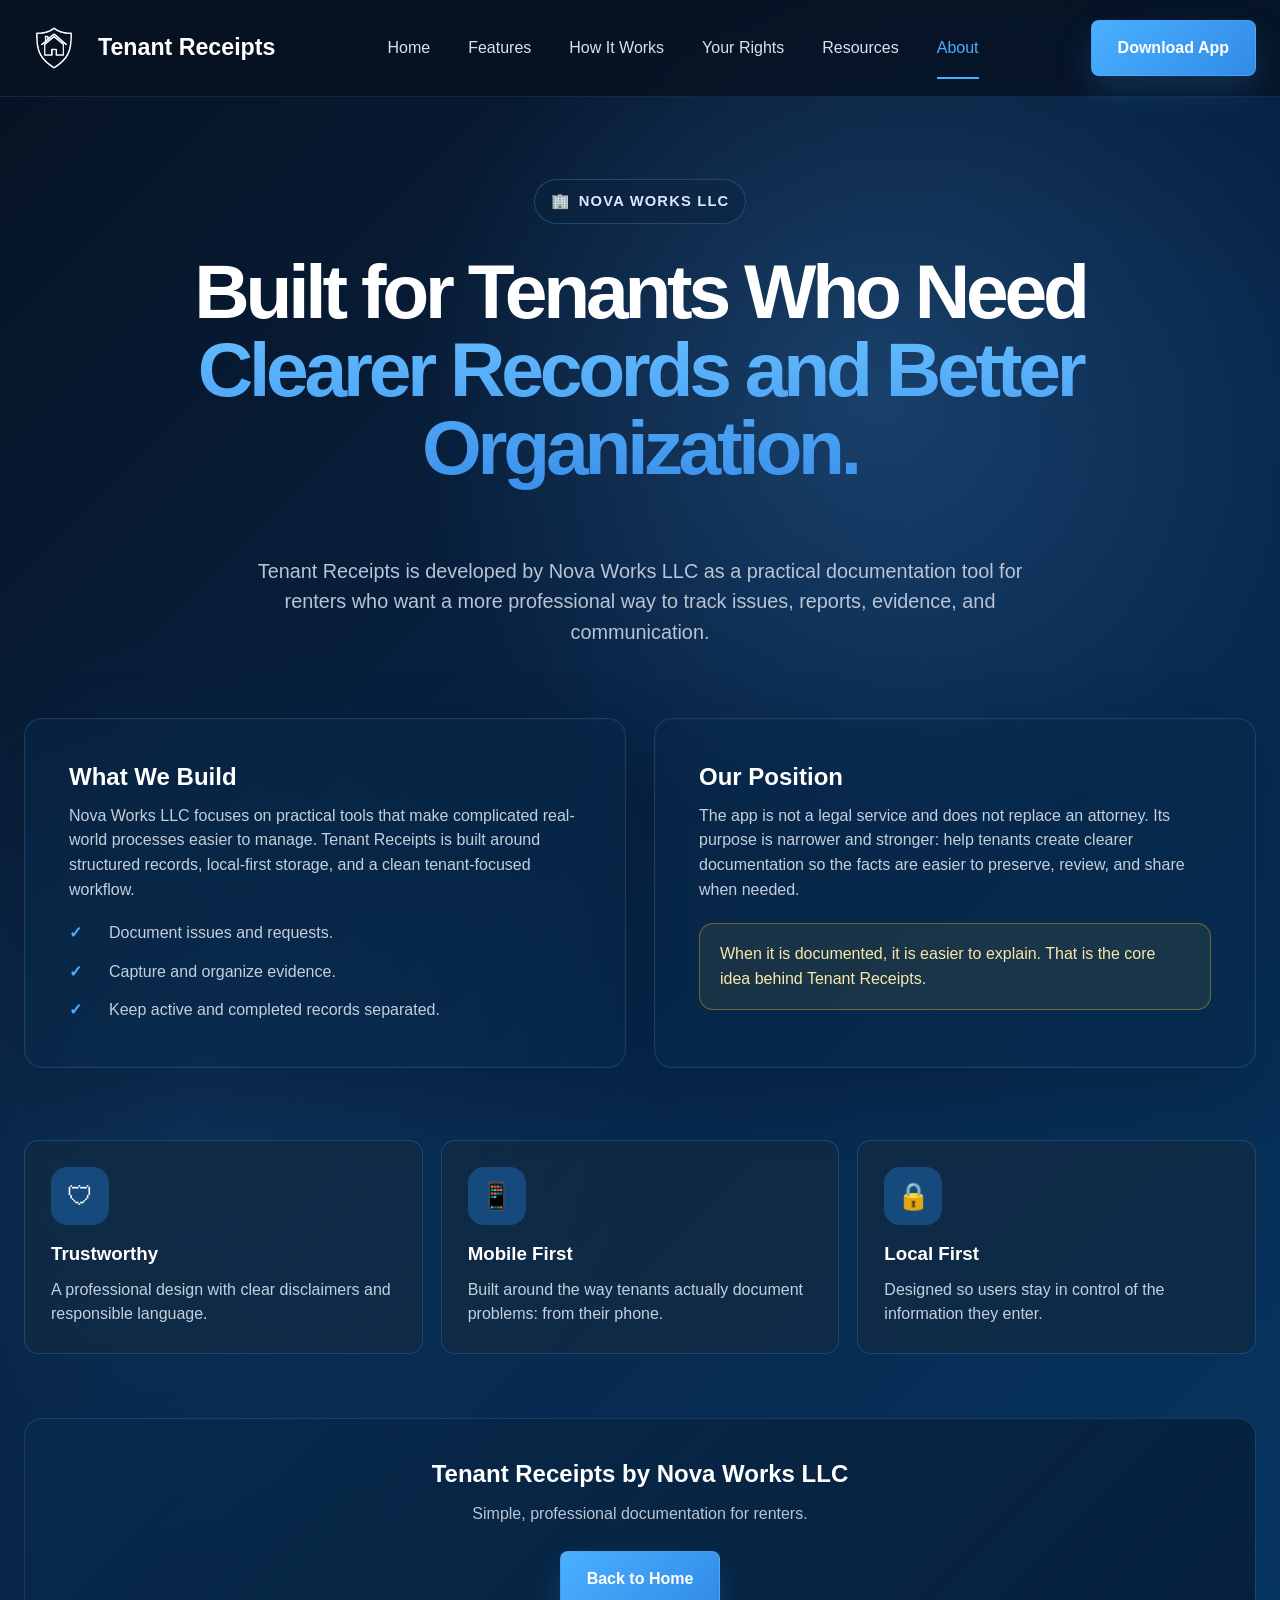
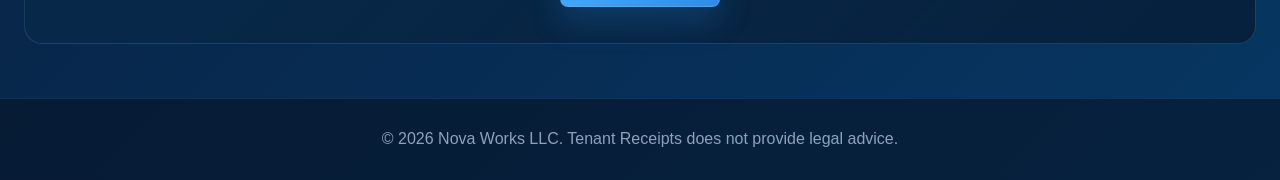
==== about.html @ 83190b12 "0002" ====
<!DOCTYPE html>
<html lang="en">
<head>
  <meta charset="UTF-8" />
  <meta name="viewport" content="width=device-width, initial-scale=1.0" />
  <title>About | Tenant Receipts</title>
  <style>
    :root {
      --bg-deep: #0a1628;
      --bg-main: #0b3159;
      --bg-card: rgba(18, 43, 66, 0.76);
      --bg-card-strong: rgba(10, 35, 62, 0.92);
      --line: rgba(70, 144, 214, 0.34);
      --line-strong: rgba(82, 170, 248, 0.55);
      --blue: #4690d6;
      --blue-bright: #4ab0ff;
      --white: #ffffff;
      --muted: #b9c4d4;
      --soft: #dce9f8;
      --green: #39d17c;
      --gold: #ffc928;
    }

    * { margin: 0; padding: 0; box-sizing: border-box; }

    body {
      min-height: 100vh;
      font-family: -apple-system, BlinkMacSystemFont, "Segoe UI", Roboto, Oxygen, Ubuntu, Cantarell, sans-serif;
      color: var(--soft);
      background:
        radial-gradient(circle at 68% 22%, rgba(70,144,214,.28), transparent 28%),
        radial-gradient(circle at 15% 62%, rgba(42,122,194,.15), transparent 30%),
        linear-gradient(135deg, #071222 0%, #08264a 52%, #063763 100%);
      line-height: 1.55;
      overflow-x: hidden;
    }

    a { color: inherit; text-decoration: none; }

    header {
      position: sticky;
      top: 0;
      z-index: 10;
      background: rgba(7, 18, 34, .82);
      border-bottom: 1px solid rgba(70, 144, 214, .18);
      backdrop-filter: blur(14px);
    }

    nav {
      width: min(1440px, calc(100% - 48px));
      margin: 0 auto;
      height: 96px;
      display: flex;
      align-items: center;
      justify-content: space-between;
      gap: 32px;
    }

    .brand {
      display: flex;
      align-items: center;
      gap: 14px;
      font-weight: 800;
      font-size: 1.45rem;
      color: var(--white);
      white-space: nowrap;
    }

    .brand svg { width: 48px; height: 48px; }

    .nav-links {
      display: flex;
      align-items: center;
      justify-content: center;
      gap: clamp(18px, 3vw, 38px);
      list-style: none;
      color: #d7e2ef;
      font-weight: 500;
    }

    .nav-links a {
      padding: 34px 0 21px;
      border-bottom: 2px solid transparent;
      transition: .2s ease;
    }

    .nav-links a:hover,
    .nav-links a.active {
      color: var(--blue-bright);
      border-bottom-color: var(--blue-bright);
    }

    .btn {
      display: inline-flex;
      align-items: center;
      justify-content: center;
      gap: 10px;
      min-height: 56px;
      padding: 0 26px;
      border-radius: 8px;
      border: 1px solid var(--line-strong);
      font-weight: 750;
      transition: .2s ease;
      cursor: pointer;
    }

    .btn-primary {
      color: var(--white);
      background: linear-gradient(135deg, #4ab0ff, #318be6);
      box-shadow: 0 16px 32px rgba(42, 140, 231, .22);
    }

    .btn-secondary {
      color: var(--blue-bright);
      background: rgba(6, 24, 44, .44);
    }

    .btn:hover { transform: translateY(-2px); filter: brightness(1.05); }

    main {
      width: min(1440px, calc(100% - 48px));
      margin: 0 auto;
    }

    .hero {
      min-height: 650px;
      display: grid;
      grid-template-columns: 1.02fr .98fr;
      gap: 46px;
      align-items: center;
      padding: 46px 0 34px;
    }

    .eyebrow {
      width: fit-content;
      display: inline-flex;
      align-items: center;
      gap: 9px;
      border: 1px solid var(--line);
      background: rgba(10, 35, 62, .5);
      color: #dbe9fb;
      padding: 10px 16px;
      border-radius: 999px;
      letter-spacing: .08em;
      text-transform: uppercase;
      font-weight: 750;
      font-size: .92rem;
      margin-bottom: 28px;
    }

    h1 {
      color: var(--white);
      font-size: clamp(3rem, 6vw, 5.15rem);
      line-height: 1.02;
      letter-spacing: -.055em;
      margin-bottom: 24px;
    }

    .gradient-text {
      display: block;
      background: linear-gradient(180deg, #63bbff 0%, #368ce8 100%);
      background-clip: text;
      -webkit-background-clip: text;
      color: transparent;
    }

    .hero-copy {
      max-width: 620px;
      color: var(--muted);
      font-size: clamp(1.1rem, 1.8vw, 1.35rem);
      margin-bottom: 34px;
    }

    .hero-actions {
      display: flex;
      flex-wrap: wrap;
      gap: 22px;
      margin-bottom: 40px;
    }

    .trust-row {
      display: grid;
      grid-template-columns: repeat(3, minmax(0, 1fr));
      gap: 28px;
      max-width: 650px;
    }

    .trust-item {
      display: grid;
      grid-template-columns: 42px 1fr;
      gap: 14px;
      align-items: start;
    }

    .trust-item svg { width: 38px; height: 38px; color: var(--blue-bright); }
    .trust-item strong { display: block; color: var(--white); margin-bottom: 4px; }
    .trust-item span { color: var(--muted); font-size: .96rem; }

    .mockups {
      position: relative;
      min-height: 560px;
      display: flex;
      justify-content: center;
      align-items: center;
    }

    .phone {
      position: relative;
      width: 315px;
      min-height: 620px;
      border: 8px solid #12151b;
      border-radius: 43px;
      background: linear-gradient(180deg, #072949 0%, #061d37 100%);
      box-shadow: 0 24px 80px rgba(0, 0, 0, .45), inset 0 0 0 1px rgba(255,255,255,.15);
      overflow: hidden;
    }

    .phone.large { transform: translateX(-22px); z-index: 2; }
    .phone.small { width: 275px; min-height: 565px; transform: translateX(-54px) translateY(34px); z-index: 1; }

    .notch {
      position: absolute;
      top: 12px;
      left: 50%;
      transform: translateX(-50%);
      width: 110px;
      height: 27px;
      border-radius: 0 0 18px 18px;
      background: #070b12;
      z-index: 2;
    }

    .screen { padding: 56px 24px 24px; }
    .phone.small .screen { padding: 54px 18px 20px; }

    .status { position: absolute; top: 18px; left: 24px; color: #fff; font-size: .8rem; font-weight: 700; }
    .mini-icons { position: absolute; top: 18px; right: 24px; color: #fff; font-size: .78rem; opacity: .9; }

    .app-top {
      display: flex;
      justify-content: space-between;
      align-items: center;
      padding-bottom: 16px;
      border-bottom: 1px solid rgba(70,144,214,.22);
      margin-bottom: 16px;
      color: var(--white);
      font-weight: 800;
      font-size: .9rem;
    }

    .app-card {
      border: 1px solid rgba(70,144,214,.26);
      border-radius: 22px;
      padding: 18px 14px;
      background: rgba(2, 24, 46, .58);
      box-shadow: inset 0 0 0 1px rgba(255,255,255,.025);
    }

    .app-title {
      color: var(--white);
      text-align: center;
      line-height: 1.35;
      font-size: 1rem;
      margin: 4px 0 15px;
      font-weight: 800;
    }

    .app-button {
      min-height: 48px;
      border-radius: 8px;
      border: 1px solid rgba(86, 162, 229, .44);
      background: rgba(20, 45, 67, .86);
      display: flex;
      align-items: center;
      gap: 14px;
      padding: 0 14px;
      color: var(--white);
      font-size: .82rem;
      font-weight: 800;
      margin-bottom: 10px;
    }

    .phone.small .app-button { min-height: 50px; font-size: .77rem; }
    .app-button .icon { width: 28px; text-align: center; font-size: 1.2rem; color: #fff; }
    .warning .icon { color: var(--gold); }
    .completed .icon { color: var(--green); }

    .disclaimer {
      color: #aab8ca;
      text-align: center;
      font-size: .66rem;
      line-height: 1.3;
      margin: 17px auto 20px;
      max-width: 235px;
    }

    .phone-line { height: 1px; background: rgba(220,233,248,.55); margin: 0 10px; }
    .home-indicator { position: absolute; bottom: 12px; left: 50%; transform: translateX(-50%); width: 94px; height: 4px; border-radius: 999px; background: rgba(220,233,248,.58); }

    .feature-grid {
      display: grid;
      grid-template-columns: repeat(4, minmax(0, 1fr));
      gap: 16px;
      padding: 10px 0 26px;
    }

    .feature-card {
      min-height: 168px;
      border: 1px solid rgba(70, 144, 214, .24);
      background: rgba(8, 40, 72, .45);
      border-radius: 12px;
      padding: 28px 24px;
      transition: .2s ease;
    }

    .feature-card:hover {
      transform: translateY(-4px);
      border-color: rgba(74, 176, 255, .52);
      background: rgba(12, 53, 92, .6);
    }

    .feature-card .round-icon {
      width: 64px;
      height: 64px;
      border-radius: 50%;
      display: grid;
      place-items: center;
      background: rgba(38, 132, 221, .42);
      color: #fff;
      font-size: 1.7rem;
      margin-bottom: 18px;
    }

    .feature-card h3 { color: var(--white); font-size: 1.05rem; margin-bottom: 8px; }
    .feature-card p { color: #c3cfdd; font-size: .95rem; }

    .tagline {
      display: flex;
      align-items: center;
      justify-content: center;
      gap: 10px;
      color: #c8d4e3;
      font-size: 1.15rem;
      padding: 8px 0 42px;
    }

    footer {
      border-top: 1px solid rgba(70, 144, 214, .18);
      text-align: center;
      padding: 28px 18px;
      color: #8ea3b9;
      background: rgba(7, 18, 34, .55);
    }

    @media (max-width: 1120px) {
      .nav-links { display: none; }
      .hero { grid-template-columns: 1fr; }
      .mockups { min-height: 520px; justify-content: flex-start; padding-left: 22px; }
      .feature-grid { grid-template-columns: repeat(2, minmax(0, 1fr)); }
    }

    @media (max-width: 720px) {
      nav, main { width: min(100% - 28px, 1440px); }
      nav { height: 78px; }
      .brand { font-size: 1.1rem; }
      .brand svg { width: 40px; height: 40px; }
      .nav-cta { display: none; }
      .hero { padding-top: 32px; }
      .trust-row { grid-template-columns: 1fr; }
      .mockups { min-height: auto; padding-left: 0; justify-content: center; }
      .phone.large { transform: none; width: min(315px, 92vw); }
      .phone.small { display: none; }
      .feature-grid { grid-template-columns: 1fr; }
      .tagline { font-size: .98rem; text-align: center; }
    }
  

    .page-hero {
      padding: 82px 0 42px;
      text-align: center;
    }

    .page-hero h1 {
      max-width: 980px;
      margin-left: auto;
      margin-right: auto;
    }

    .page-copy {
      max-width: 790px;
      margin: 0 auto;
      color: var(--muted);
      font-size: clamp(1.08rem, 1.55vw, 1.28rem);
    }

    .section-panel {
      border: 1px solid rgba(70, 144, 214, .24);
      background: rgba(8, 40, 72, .45);
      border-radius: 18px;
      padding: clamp(24px, 4vw, 44px);
      margin: 28px 0;
      box-shadow: 0 22px 70px rgba(0,0,0,.18), inset 0 0 0 1px rgba(255,255,255,.025);
    }

    .split-grid {
      display: grid;
      grid-template-columns: 1fr 1fr;
      gap: 28px;
      align-items: stretch;
      padding-bottom: 44px;
    }

    .content-grid {
      display: grid;
      grid-template-columns: repeat(3, minmax(0, 1fr));
      gap: 18px;
      padding-bottom: 44px;
    }

    .info-card, .step-card, .resource-card {
      border: 1px solid rgba(70, 144, 214, .28);
      background: rgba(18, 43, 66, .76);
      border-radius: 14px;
      padding: 26px;
      transition: .2s ease;
    }

    .info-card:hover, .step-card:hover, .resource-card:hover {
      transform: translateY(-3px);
      border-color: rgba(74, 176, 255, .55);
      background: rgba(18, 55, 88, .78);
    }

    .card-icon {
      width: 58px;
      height: 58px;
      border-radius: 16px;
      display: grid;
      place-items: center;
      background: rgba(38, 132, 221, .36);
      color: var(--white);
      font-size: 1.65rem;
      margin-bottom: 18px;
    }

    .step-number {
      width: 46px;
      height: 46px;
      border-radius: 50%;
      display: grid;
      place-items: center;
      color: var(--white);
      background: linear-gradient(135deg, #4ab0ff, #318be6);
      font-weight: 900;
      margin-bottom: 18px;
    }

    .info-card h2, .info-card h3, .step-card h3, .resource-card h3, .section-panel h2 {
      color: var(--white);
      margin-bottom: 12px;
      line-height: 1.2;
    }

    .info-card p, .step-card p, .resource-card p, .section-panel p, .section-panel li {
      color: #c3cfdd;
    }

    .clean-list {
      list-style: none;
      display: grid;
      gap: 14px;
      margin-top: 18px;
    }

    .clean-list li {
      display: grid;
      grid-template-columns: 28px 1fr;
      gap: 12px;
      align-items: start;
    }

    .check { color: var(--blue-bright); font-weight: 900; }

    .notice-box {
      border: 1px solid rgba(255, 201, 40, .35);
      background: rgba(255, 201, 40, .08);
      color: #f8e8a8;
      border-radius: 14px;
      padding: 18px 20px;
      margin-top: 20px;
    }

    .wide-cta {
      margin: 20px 0 54px;
      text-align: center;
      border: 1px solid rgba(70,144,214,.26);
      border-radius: 18px;
      padding: 36px 24px;
      background: linear-gradient(135deg, rgba(9,44,78,.75), rgba(6,24,44,.68));
    }

    .wide-cta h2 { color: var(--white); margin-bottom: 10px; }
    .wide-cta p { color: var(--muted); margin-bottom: 24px; }

    @media (max-width: 980px) {
      .split-grid, .content-grid { grid-template-columns: 1fr; }
      .page-hero { padding-top: 52px; }
    }
</style>
</head>
<body>
  <header>
    <nav aria-label="Primary navigation">
      <a class="brand" href="index.html" aria-label="Tenant Receipts home">
        <img src="Resources\TR_logo.png" alt="Tenant Receipts Logo" class="logo" width="60" height="60" >
        <span>Tenant Receipts</span>
      </a>

      <ul class="nav-links">
        <li><a href="index.html">Home</a></li>
        <li><a href="features.html">Features</a></li>
        <li><a href="how-it-works.html">How It Works</a></li>
        <li><a href="your-rights.html">Your Rights</a></li>
        <li><a href="resources.html">Resources</a></li>
        <li><a class="active" href="about.html">About</a></li>
      </ul>

      <a class="btn btn-primary nav-cta" href="#download">Download App</a>
    </nav>
  </header>

  <main>
    <section class="page-hero">
      <div class="eyebrow"><span>🏢</span><span>Nova Works LLC</span></div>
      <h1>Built for Tenants Who Need <span class="gradient-text"; style="padding-bottom: 20px;">Clearer Records and Better Organization.</span></h1><br>
      <p class="page-copy">Tenant Receipts is developed by Nova Works LLC as a practical documentation tool for renters who want a more professional way to track issues, reports, evidence, and communication.</p>
    </section>

    <section class="split-grid">
      <article class="section-panel"><h2>What We Build</h2><p>Nova Works LLC focuses on practical tools that make complicated real-world processes easier to manage. Tenant Receipts is built around structured records, local-first storage, and a clean tenant-focused workflow.</p><ul class="clean-list"><li><span class="check">✓</span><span>Document issues and requests.</span></li><li><span class="check">✓</span><span>Capture and organize evidence.</span></li><li><span class="check">✓</span><span>Keep active and completed records separated.</span></li></ul></article>
      <article class="section-panel"><h2>Our Position</h2><p>The app is not a legal service and does not replace an attorney. Its purpose is narrower and stronger: help tenants create clearer documentation so the facts are easier to preserve, review, and share when needed.</p><div class="notice-box">When it is documented, it is easier to explain. That is the core idea behind Tenant Receipts.</div></article>
    </section>

    <section class="content-grid">
      <article class="info-card"><div class="card-icon">🛡</div><h3>Trustworthy</h3><p>A professional design with clear disclaimers and responsible language.</p></article>
      <article class="info-card"><div class="card-icon">📱</div><h3>Mobile First</h3><p>Built around the way tenants actually document problems: from their phone.</p></article>
      <article class="info-card"><div class="card-icon">🔒</div><h3>Local First</h3><p>Designed so users stay in control of the information they enter.</p></article>
    </section>

    <section class="wide-cta"><h2>Tenant Receipts by Nova Works LLC</h2><p>Simple, professional documentation for renters.</p><a class="btn btn-primary" href="index.html">Back to Home</a></section>
  </main>

  <footer>
    <p>© 2026 Nova Works LLC. Tenant Receipts does not provide legal advice.</p>
  </footer>
</body>
</html>
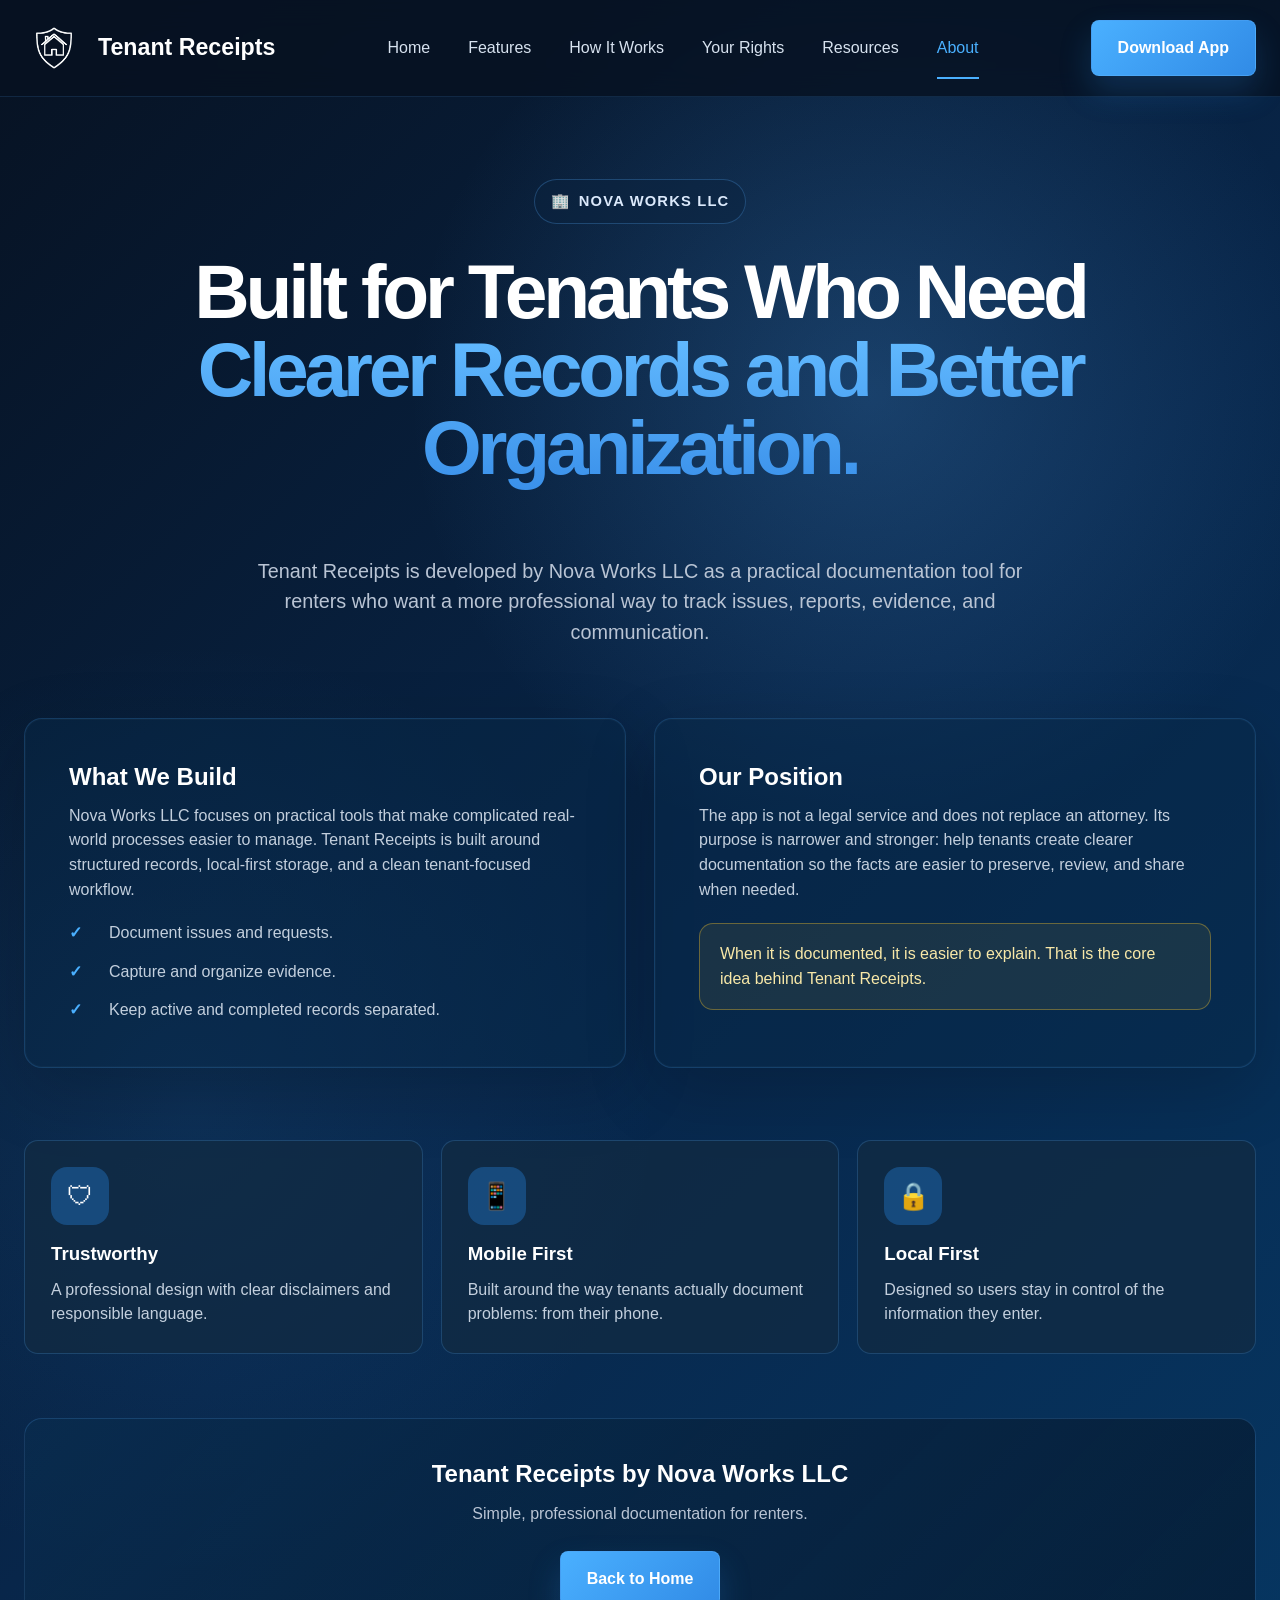
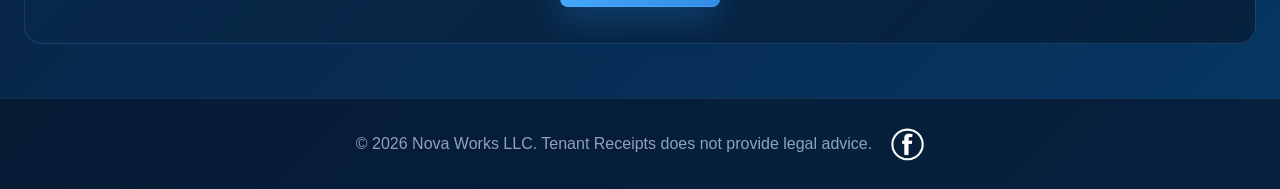
==== commit a0f6ed97: "00003" ====
--- a/about.html
+++ b/about.html
@@ -345,13 +345,47 @@
     }
 
     footer {
-      border-top: 1px solid rgba(70, 144, 214, .18);
-      text-align: center;
-      padding: 28px 18px;
-      color: #8ea3b9;
-      background: rgba(7, 18, 34, .55);
-    }
-
+        border-top: 1px solid rgba(70, 144, 214, .18);
+        text-align: center;
+        padding: 28px 18px;
+        color: #8ea3b9;
+        background: rgba(7, 18, 34, .55);
+        }
+            
+            .footer-content {
+        display: flex;
+        justify-content: center;
+        align-items: center;
+        gap: 18px;
+        flex-wrap: wrap;
+    }
+
+    .footer-social-icon {
+        width: 34px ;
+        height: 34px ;
+        max-width: 34px ;
+        max-height: 34px ;
+        min-width: 34px ;
+        min-height: 34px ;
+        object-fit: contain;
+        display: block;
+        transition: transform 0.25s ease,
+                    opacity 0.25s ease;
+    }
+
+    .footer-social-icon:hover {
+        transform: scale(1.1);
+        opacity: 0.85;
+    }
+
+    .social-link {
+        display: inline-flex;
+        width: 34px;
+        height: 34px;
+        overflow: hidden;
+        align-items: center;
+        justify-content: center;
+    }
     @media (max-width: 1120px) {
       .nav-links { display: none; }
       .hero { grid-template-columns: 1fr; }
@@ -551,7 +585,18 @@
   </main>
 
   <footer>
-    <p>© 2026 Nova Works LLC. Tenant Receipts does not provide legal advice.</p>
-  </footer>
+    <div class="footer-content">
+        <p>
+            © 2026 Nova Works LLC. Tenant Receipts does not provide legal advice. 
+        </p>
+        <a href="https://www.facebook.com/profile.php?id=61586007257035"
+           target="_blank"
+           class="social-link">
+            <img src="Resources/fb_logo.png"
+                 alt="Facebook"
+                 class="footer-social-icon">
+        </a>
+    </div>
+</footer>
 </body>
 </html>
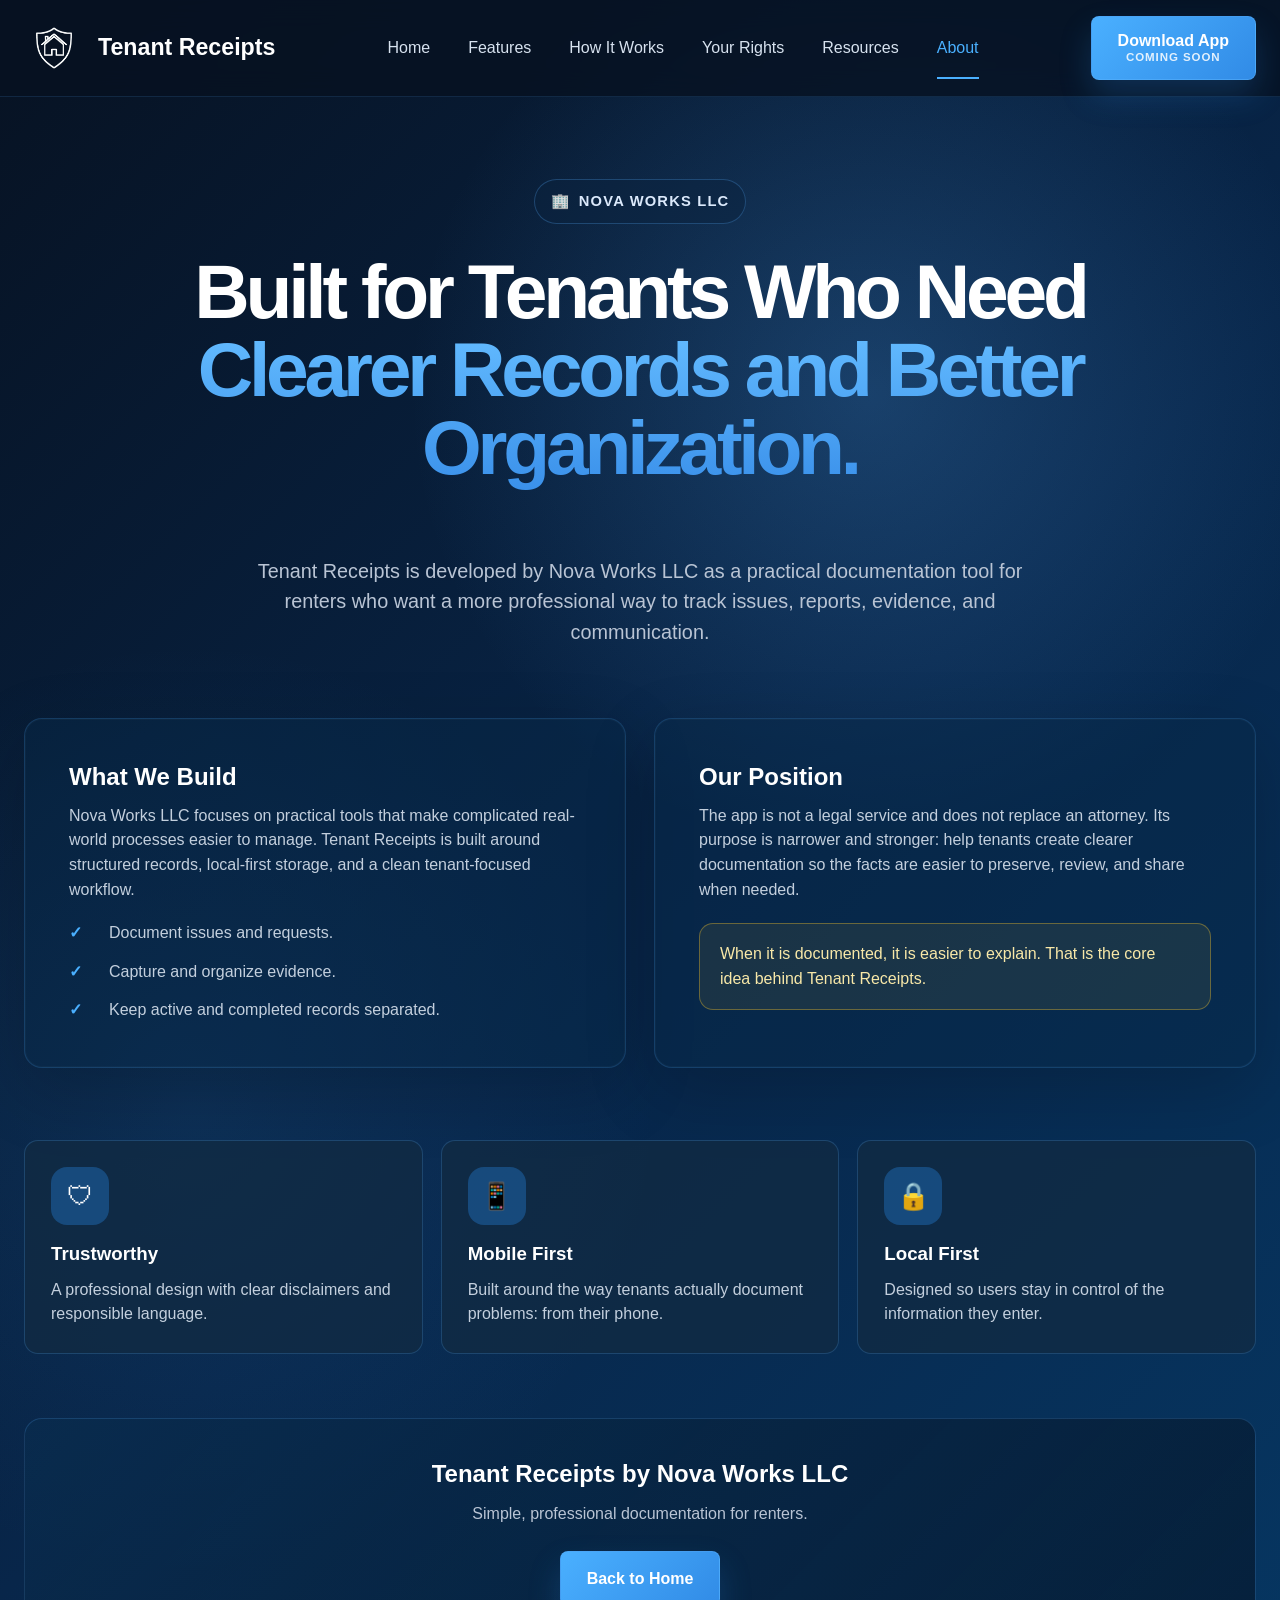
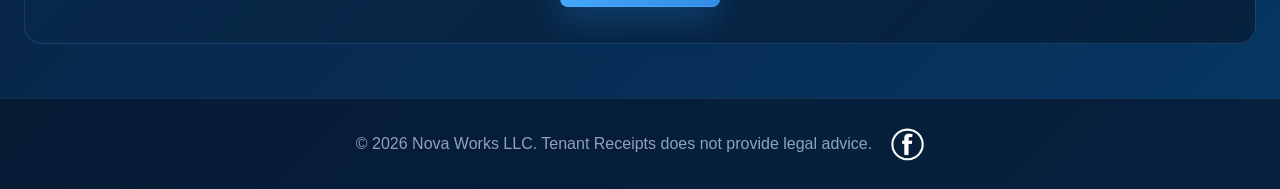
==== commit a7fe2dee: "0005" ====
--- a/about.html
+++ b/about.html
@@ -540,6 +540,20 @@
       .split-grid, .content-grid { grid-template-columns: 1fr; }
       .page-hero { padding-top: 52px; }
     }
+    .coming-soon-btn {
+    flex-direction: column;
+    gap: 2px;
+    min-height: 64px;
+    line-height: 1.1;
+}
+
+.coming-soon-btn small {
+    font-size: 0.72rem;
+    opacity: 0.85;
+    font-weight: 600;
+    letter-spacing: 0.08em;
+    text-transform: uppercase;
+}
 </style>
 </head>
 <body>
@@ -559,7 +573,12 @@
         <li><a class="active" href="about.html">About</a></li>
       </ul>
 
-      <a class="btn btn-primary nav-cta" href="#download">Download App</a>
+        <a href="#"
+            class="btn btn-primary coming-soon-btn"
+            onclick="return false;">
+            <span>Download App</span>
+            <small>Coming Soon</small>
+        </a>
     </nav>
   </header>
 
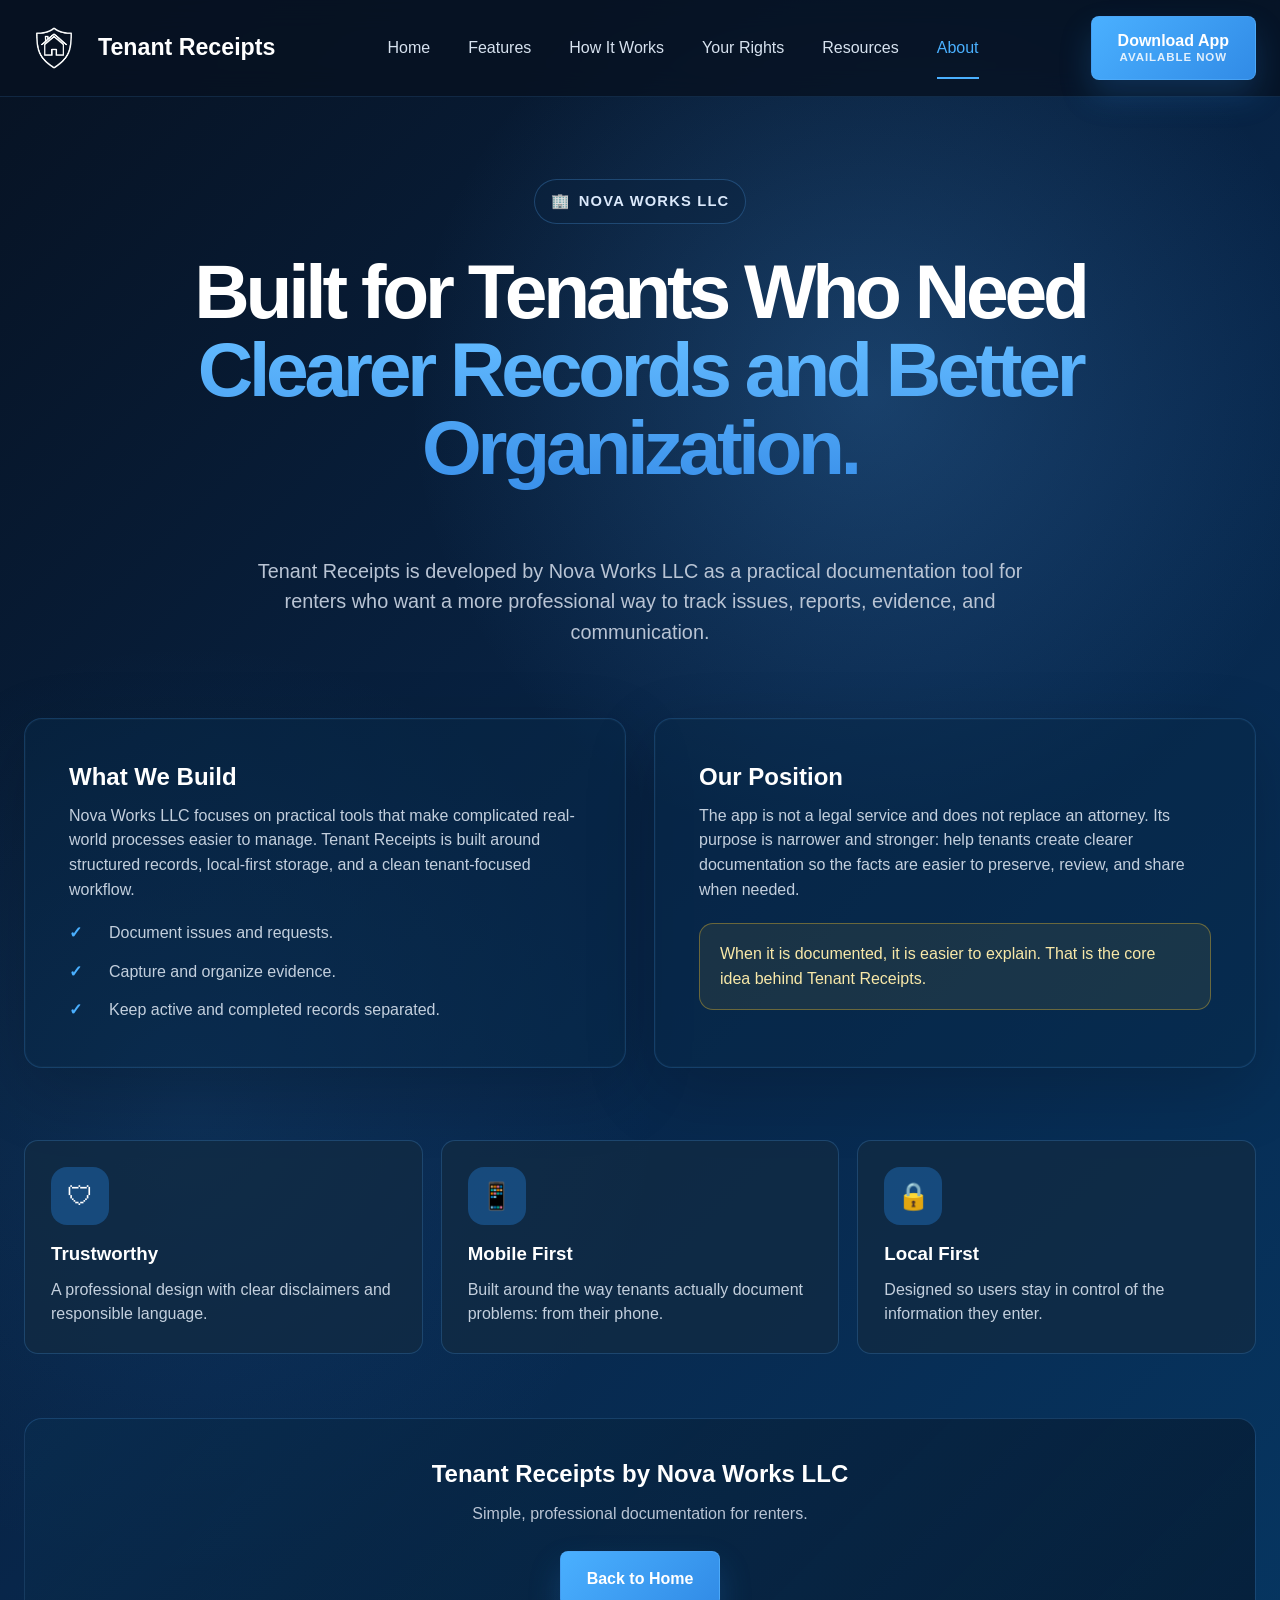
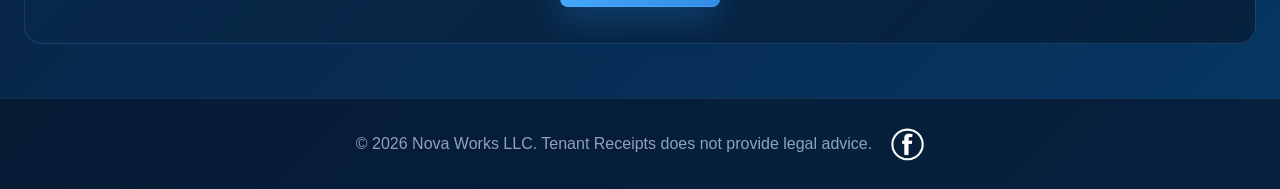
==== commit 3196a74d: "07" ====
--- a/about.html
+++ b/about.html
@@ -565,7 +565,7 @@
       </a>
 
       <ul class="nav-links">
-        <li><a href="index.html">Home</a></li>
+        <li><a href="tenant-receipts.html">Home</a></li>
         <li><a href="features.html">Features</a></li>
         <li><a href="how-it-works.html">How It Works</a></li>
         <li><a href="your-rights.html">Your Rights</a></li>
@@ -573,11 +573,11 @@
         <li><a class="active" href="about.html">About</a></li>
       </ul>
 
-        <a href="#"
+        <a href="https://play.google.com/store/apps/details?id=com.novaworks.tenantreceipt"
             class="btn btn-primary coming-soon-btn"
-            onclick="return false;">
+            onclick="return True;">
             <span>Download App</span>
-            <small>Coming Soon</small>
+            <small>Available Now</small>
         </a>
     </nav>
   </header>
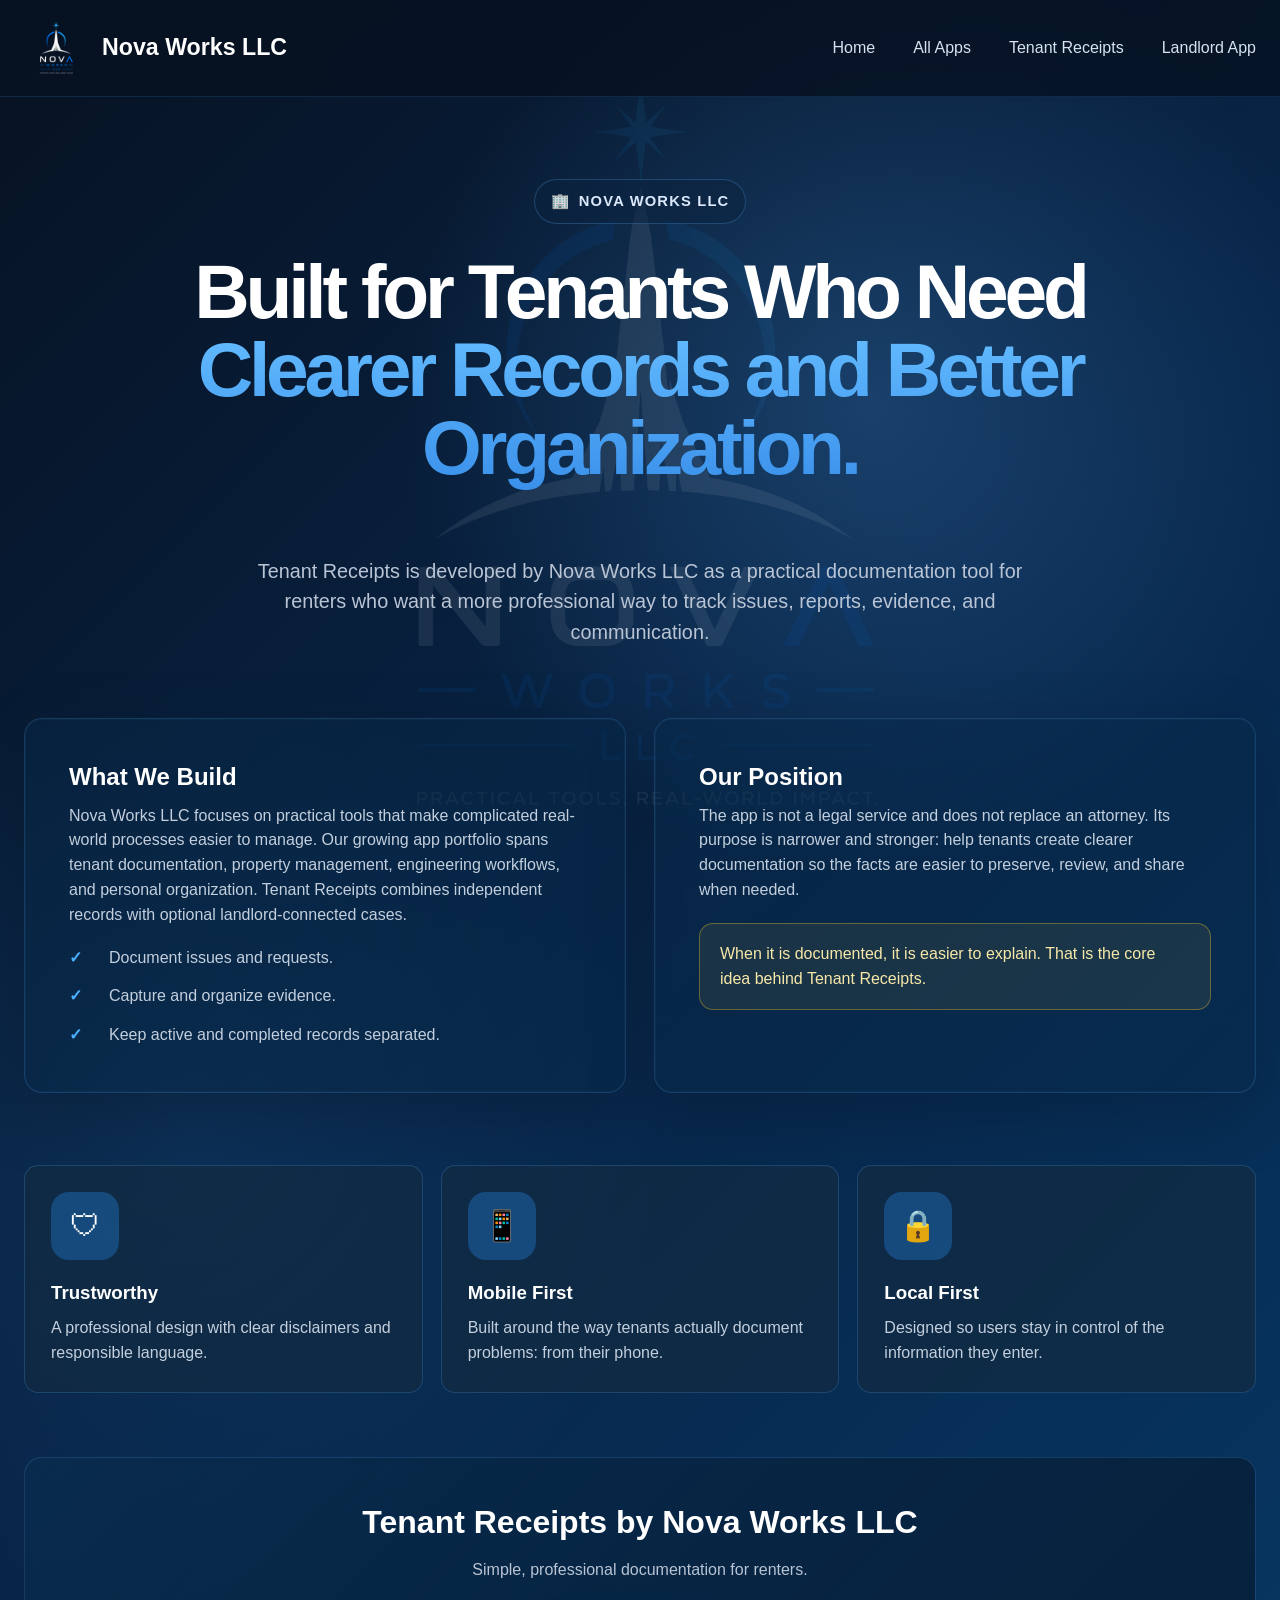
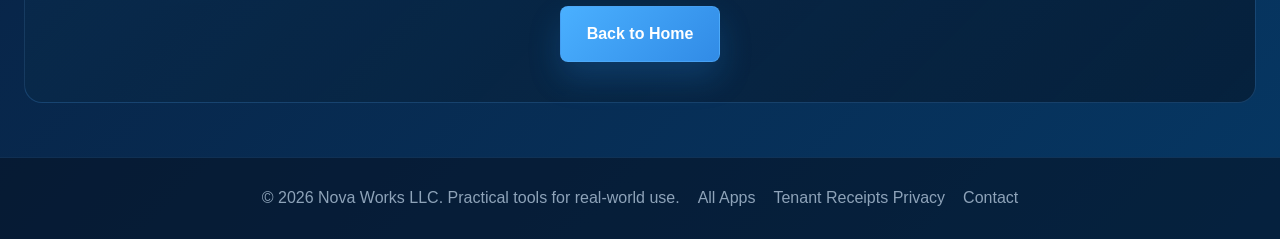
==== commit 48c31a93: "Expand Nova Works app portfolio and describe optional landlord-connected Tenant Receipts workflows" ====
--- a/about.html
+++ b/about.html
@@ -555,32 +555,10 @@
     text-transform: uppercase;
 }
 </style>
+<link rel="stylesheet" href="products.css">
 </head>
 <body>
-  <header>
-    <nav aria-label="Primary navigation">
-      <a class="brand" href="index.html" aria-label="Tenant Receipts home">
-        <img src="Resources\TR_logo.png" alt="Tenant Receipts Logo" class="logo" width="60" height="60" >
-        <span>Tenant Receipts</span>
-      </a>
-
-      <ul class="nav-links">
-        <li><a href="tenant-receipts.html">Home</a></li>
-        <li><a href="features.html">Features</a></li>
-        <li><a href="how-it-works.html">How It Works</a></li>
-        <li><a href="your-rights.html">Your Rights</a></li>
-        <li><a href="resources.html">Resources</a></li>
-        <li><a class="active" href="about.html">About</a></li>
-      </ul>
-
-        <a href="https://play.google.com/store/apps/details?id=com.novaworks.tenantreceipt"
-            class="btn btn-primary coming-soon-btn"
-            onclick="return True;">
-            <span>Download App</span>
-            <small>Available Now</small>
-        </a>
-    </nav>
-  </header>
+  <header><nav aria-label="Primary navigation"><a class="brand" href="index.html"><img src="Resources/NW_Logo_TRP.png" alt="Nova Works LLC" width="64" height="64"><span>Nova Works LLC</span></a><ul class="nav-links"><li><a href="index.html">Home</a></li><li><a href="index.html#products">All Apps</a></li><li><a href="tenant-receipts.html">Tenant Receipts</a></li><li><a href="landlord-app.html">Landlord App</a></li></ul></nav></header>
 
   <main>
     <section class="page-hero">
@@ -590,7 +568,7 @@
     </section>
 
     <section class="split-grid">
-      <article class="section-panel"><h2>What We Build</h2><p>Nova Works LLC focuses on practical tools that make complicated real-world processes easier to manage. Tenant Receipts is built around structured records, local-first storage, and a clean tenant-focused workflow.</p><ul class="clean-list"><li><span class="check">✓</span><span>Document issues and requests.</span></li><li><span class="check">✓</span><span>Capture and organize evidence.</span></li><li><span class="check">✓</span><span>Keep active and completed records separated.</span></li></ul></article>
+      <article class="section-panel"><h2>What We Build</h2><p>Nova Works LLC focuses on practical tools that make complicated real-world processes easier to manage. Our growing app portfolio spans tenant documentation, property management, engineering workflows, and personal organization. Tenant Receipts combines independent records with optional landlord-connected cases.</p><ul class="clean-list"><li><span class="check">✓</span><span>Document issues and requests.</span></li><li><span class="check">✓</span><span>Capture and organize evidence.</span></li><li><span class="check">✓</span><span>Keep active and completed records separated.</span></li></ul></article>
       <article class="section-panel"><h2>Our Position</h2><p>The app is not a legal service and does not replace an attorney. Its purpose is narrower and stronger: help tenants create clearer documentation so the facts are easier to preserve, review, and share when needed.</p><div class="notice-box">When it is documented, it is easier to explain. That is the core idea behind Tenant Receipts.</div></article>
     </section>
 
@@ -603,19 +581,6 @@
     <section class="wide-cta"><h2>Tenant Receipts by Nova Works LLC</h2><p>Simple, professional documentation for renters.</p><a class="btn btn-primary" href="index.html">Back to Home</a></section>
   </main>
 
-  <footer>
-    <div class="footer-content">
-        <p>
-            © 2026 Nova Works LLC. Tenant Receipts does not provide legal advice. 
-        </p>
-        <a href="https://www.facebook.com/profile.php?id=61586007257035"
-           target="_blank"
-           class="social-link">
-            <img src="Resources/fb_logo.png"
-                 alt="Facebook"
-                 class="footer-social-icon">
-        </a>
-    </div>
-</footer>
+  <footer><div class="footer-content"><p>© 2026 Nova Works LLC. Practical tools for real-world use.</p><a href="index.html#products">All Apps</a><a href="privacy-policy.html">Tenant Receipts Privacy</a><a href="mailto:support@nova-worksllc.com">Contact</a></div></footer>
 </body>
 </html>
--- a/products.css
+++ b/products.css
@@ -0,0 +1,564 @@
+
+    :root {
+      --bg-deep: #0a1628;
+      --bg-main: #0b3159;
+      --bg-card: rgba(18, 43, 66, 0.76);
+      --bg-card-strong: rgba(10, 35, 62, 0.92);
+      --line: rgba(70, 144, 214, 0.34);
+      --line-strong: rgba(82, 170, 248, 0.55);
+      --blue: #4690d6;
+      --blue-bright: #4ab0ff;
+      --white: #ffffff;
+      --muted: #b9c4d4;
+      --soft: #dce9f8;
+      --green: #39d17c;
+      --gold: #ffc928;
+    }
+
+    * { margin: 0; padding: 0; box-sizing: border-box; }
+body::before {
+  content: "";
+
+  position: fixed;
+
+  inset: 0;
+
+  background-image: url("Resources/NW_Logo_TRP.png");
+  background-repeat: no-repeat;
+  background-position: center center;
+  background-size: 900px;
+
+  opacity: 0.08;
+
+  pointer-events: none;
+
+  z-index: -1;
+}
+body {
+  min-height: 100vh;
+  font-family: -apple-system, BlinkMacSystemFont, "Segoe UI", Roboto,
+               Oxygen, Ubuntu, Cantarell, sans-serif;
+
+  color: var(--soft);
+
+  background:
+    radial-gradient(circle at 68% 22%, rgba(70,144,214,.28), transparent 28%),
+    radial-gradient(circle at 15% 62%, rgba(42,122,194,.15), transparent 30%),
+    linear-gradient(135deg, #071222 0%, #08264a 52%, #063763 100%);
+
+  line-height: 1.55;
+  overflow-x: hidden;
+  position: relative;
+}
+
+
+    a { color: inherit; text-decoration: none; }
+
+    header {
+      position: sticky;
+      top: 0;
+      z-index: 10;
+      background: rgba(7, 18, 34, .82);
+      border-bottom: 1px solid rgba(70, 144, 214, .18);
+      backdrop-filter: blur(14px);
+    }
+
+    nav {
+      width: min(1440px, calc(100% - 48px));
+      margin: 0 auto;
+      height: 96px;
+      display: flex;
+      align-items: center;
+      justify-content: space-between;
+      gap: 32px;
+    }
+
+    .brand {
+      display: flex;
+      align-items: center;
+      gap: 14px;
+      font-weight: 800;
+      font-size: 1.45rem;
+      color: var(--white);
+      white-space: nowrap;
+    }
+
+    .brand-mark {
+      width: 48px;
+      height: 48px;
+      border-radius: 14px;
+      display: grid;
+      place-items: center;
+      background: linear-gradient(135deg, #4ab0ff, #318be6);
+      box-shadow: 0 16px 32px rgba(42, 140, 231, .22);
+      font-weight: 900;
+      letter-spacing: -0.08em;
+    }
+
+    .nav-links {
+      display: flex;
+      align-items: center;
+      justify-content: center;
+      gap: clamp(18px, 3vw, 38px);
+      list-style: none;
+      color: #d7e2ef;
+      font-weight: 500;
+    }
+
+    .nav-links a {
+      padding: 34px 0 21px;
+      border-bottom: 2px solid transparent;
+      transition: .2s ease;
+    }
+
+    .nav-links a:hover,
+    .nav-links a.active {
+      color: var(--blue-bright);
+      border-bottom-color: var(--blue-bright);
+    }
+
+    .btn {
+      display: inline-flex;
+      align-items: center;
+      justify-content: center;
+      gap: 10px;
+      min-height: 56px;
+      padding: 0 26px;
+      border-radius: 8px;
+      border: 1px solid var(--line-strong);
+      font-weight: 750;
+      transition: .2s ease;
+      cursor: pointer;
+    }
+
+    .btn-primary {
+      color: var(--white);
+      background: linear-gradient(135deg, #4ab0ff, #318be6);
+      box-shadow: 0 16px 32px rgba(42, 140, 231, .22);
+    }
+
+    .btn-secondary {
+      color: var(--blue-bright);
+      background: rgba(6, 24, 44, .44);
+    }
+
+    .btn:hover { transform: translateY(-2px); filter: brightness(1.05); }
+
+    main {
+      width: min(1440px, calc(100% - 48px));
+      margin: 0 auto;
+    }
+
+    .hero {
+      min-height: 690px;
+      display: grid;
+      grid-template-columns: 1.02fr .98fr;
+      gap: 46px;
+      align-items: center;
+      padding: 46px 0 34px;
+    }
+
+    .eyebrow {
+      width: fit-content;
+      display: inline-flex;
+      align-items: center;
+      gap: 9px;
+      border: 1px solid var(--line);
+      background: rgba(10, 35, 62, .5);
+      color: #dbe9fb;
+      padding: 10px 16px;
+      border-radius: 999px;
+      letter-spacing: .08em;
+      text-transform: uppercase;
+      font-weight: 750;
+      font-size: .92rem;
+      margin-bottom: 28px;
+    }
+
+    h1 {
+      color: var(--white);
+      font-size: clamp(3rem, 6vw, 5.15rem);
+      line-height: 1.02;
+      letter-spacing: -.055em;
+      margin-bottom: 24px;
+    }
+
+    .gradient-text {
+      display: block;
+      background: linear-gradient(180deg, #63bbff 0%, #368ce8 100%);
+      background-clip: text;
+      -webkit-background-clip: text;
+      color: transparent;
+      padding-bottom: 10px;
+    }
+
+    .hero-copy {
+      max-width: 650px;
+      color: var(--muted);
+      font-size: clamp(1.1rem, 1.8vw, 1.35rem);
+      margin-bottom: 34px;
+    }
+
+    .hero-actions {
+      display: flex;
+      flex-wrap: wrap;
+      gap: 22px;
+      margin-bottom: 40px;
+    }
+
+    .trust-row {
+      display: grid;
+      grid-template-columns: repeat(3, minmax(0, 1fr));
+      gap: 28px;
+      max-width: 690px;
+    }
+
+    .trust-item {
+      display: grid;
+      grid-template-columns: 42px 1fr;
+      gap: 14px;
+      align-items: start;
+    }
+
+    .trust-icon {
+      width: 38px;
+      height: 38px;
+      display: grid;
+      place-items: center;
+      border-radius: 12px;
+      color: var(--white);
+      background: rgba(38, 132, 221, .36);
+      font-size: 1.15rem;
+    }
+
+    .trust-item strong { display: block; color: var(--white); margin-bottom: 4px; }
+    .trust-item span { color: var(--muted); font-size: .96rem; }
+
+    .showcase {
+      position: relative;
+      min-height: 560px;
+      display: grid;
+      place-items: center;
+    }
+
+    .showcase-panel {
+      width: min(520px, 100%);
+      border: 1px solid rgba(70,144,214,.28);
+      border-radius: 28px;
+      padding: 28px;
+      background: linear-gradient(180deg, rgba(18,43,66,.82), rgba(7,24,44,.74));
+      box-shadow: 0 28px 90px rgba(0,0,0,.32), inset 0 0 0 1px rgba(255,255,255,.03);
+      position: relative;
+      overflow: hidden;
+    }
+
+    .showcase-panel::before {
+      content: "";
+      position: absolute;
+      inset: -80px -80px auto auto;
+      width: 210px;
+      height: 210px;
+      border-radius: 50%;
+      background: rgba(74,176,255,.18);
+      filter: blur(6px);
+    }
+
+    .panel-top {
+      display: flex;
+      align-items: center;
+      justify-content: space-between;
+      gap: 18px;
+      padding-bottom: 22px;
+      border-bottom: 1px solid rgba(70,144,214,.22);
+      margin-bottom: 22px;
+      position: relative;
+      z-index: 1;
+    }
+
+    .panel-title {
+      color: var(--white);
+      font-weight: 850;
+      font-size: 1.1rem;
+    }
+
+    .status-pill {
+      border: 1px solid rgba(57,209,124,.42);
+      background: rgba(57,209,124,.1);
+      color: #adffd0;
+      border-radius: 999px;
+      padding: 7px 12px;
+      font-size: .78rem;
+      font-weight: 800;
+      text-transform: uppercase;
+      letter-spacing: .08em;
+      white-space: nowrap;
+    }
+
+    .product-preview {
+      position: relative;
+      z-index: 1;
+      display: grid;
+      gap: 16px;
+    }
+
+    .product-card {
+      border: 1px solid rgba(70,144,214,.26);
+      border-radius: 18px;
+      padding: 20px;
+      background: rgba(2,24,46,.48);
+    }
+
+    .product-card h3 {
+      color: var(--white);
+      margin-bottom: 8px;
+      font-size: 1.25rem;
+    }
+
+    .product-card p {
+      color: #c3cfdd;
+      margin-bottom: 18px;
+    }
+
+    .mini-row {
+      display: grid;
+      grid-template-columns: repeat(3, 1fr);
+      gap: 10px;
+      margin-top: 18px;
+    }
+
+    .mini-stat {
+      border: 1px solid rgba(70,144,214,.18);
+      border-radius: 14px;
+      padding: 14px;
+      background: rgba(8,40,72,.45);
+      text-align: center;
+    }
+
+    .mini-stat strong {
+      display: block;
+      color: var(--white);
+      font-size: 1.25rem;
+      margin-bottom: 2px;
+    }
+
+    .mini-stat span {
+      color: var(--muted);
+      font-size: .78rem;
+    }
+
+    .section-head {
+      text-align: center;
+      padding: 68px 0 32px;
+    }
+
+    .section-head h2 {
+      color: var(--white);
+      font-size: clamp(2.1rem, 4vw, 3.2rem);
+      line-height: 1.08;
+      letter-spacing: -.04em;
+      margin-bottom: 16px;
+    }
+
+    .section-head p {
+      max-width: 760px;
+      margin: 0 auto;
+      color: var(--muted);
+      font-size: 1.12rem;
+    }
+
+    .product-grid {
+      display: grid;
+      grid-template-columns: 1.2fr .8fr;
+      gap: 22px;
+      padding-bottom: 60px;
+    }
+
+    .app-card,
+    .coming-card {
+      border: 1px solid rgba(70, 144, 214, .24);
+      background: rgba(8, 40, 72, .45);
+      border-radius: 18px;
+      padding: 34px;
+      transition: .2s ease;
+      min-height: 315px;
+    }
+
+    .app-card:hover,
+    .coming-card:hover {
+      transform: translateY(-4px);
+      border-color: rgba(74, 176, 255, .52);
+      background: rgba(12, 53, 92, .6);
+    }
+
+    .card-icon {
+      width: 68px;
+      height: 68px;
+      border-radius: 18px;
+      display: grid;
+      place-items: center;
+      background: rgba(38, 132, 221, .36);
+      color: var(--white);
+      font-size: 1.9rem;
+      margin-bottom: 22px;
+    }
+
+    .app-card h3,
+    .coming-card h3 {
+      color: var(--white);
+      font-size: 1.55rem;
+      margin-bottom: 14px;
+    }
+
+    .app-card p,
+    .coming-card p {
+      color: #c3cfdd;
+      font-size: 1rem;
+      margin-bottom: 24px;
+      max-width: 720px;
+    }
+
+    .tag-list {
+      display: flex;
+      flex-wrap: wrap;
+      gap: 10px;
+      margin-bottom: 26px;
+    }
+
+    .tag {
+      border: 1px solid rgba(70,144,214,.28);
+      border-radius: 999px;
+      padding: 8px 12px;
+      background: rgba(10,35,62,.48);
+      color: #dce9f8;
+      font-size: .88rem;
+      font-weight: 650;
+    }
+
+    .principles-grid {
+      display: grid;
+      grid-template-columns: repeat(3, minmax(0, 1fr));
+      gap: 18px;
+      padding-bottom: 54px;
+    }
+
+    .principle-card {
+      border: 1px solid rgba(70, 144, 214, .24);
+      background: rgba(8, 40, 72, .45);
+      border-radius: 18px;
+      padding: 28px;
+    }
+
+    .principle-card h3 {
+      color: var(--white);
+      margin-bottom: 10px;
+      font-size: 1.2rem;
+    }
+
+    .principle-card p { color: var(--muted); }
+
+    .wide-cta {
+      margin: 20px 0 54px;
+      text-align: center;
+      border: 1px solid rgba(70,144,214,.26);
+      border-radius: 18px;
+      padding: 40px 24px;
+      background: linear-gradient(135deg, rgba(9,44,78,.75), rgba(6,24,44,.68));
+    }
+
+    .wide-cta h2 {
+      color: var(--white);
+      margin-bottom: 10px;
+      font-size: 2rem;
+    }
+
+    .wide-cta p {
+      color: var(--muted);
+      margin-bottom: 24px;
+    }
+
+    footer {
+      border-top: 1px solid rgba(70, 144, 214, .18);
+      text-align: center;
+      padding: 28px 18px;
+      color: #8ea3b9;
+      background: rgba(7, 18, 34, .55);
+    }
+
+    .footer-content {
+      display: flex;
+      justify-content: center;
+      align-items: center;
+      gap: 18px;
+      flex-wrap: wrap;
+    }
+
+    .footer-social-icon {
+      width: 34px;
+      height: 34px;
+      max-width: 34px;
+      max-height: 34px;
+      min-width: 34px;
+      min-height: 34px;
+      object-fit: contain;
+      display: block;
+      transition: transform 0.25s ease, opacity 0.25s ease;
+    }
+
+    .footer-social-icon:hover {
+      transform: scale(1.1);
+      opacity: 0.85;
+    }
+
+    .social-link {
+      display: inline-flex;
+      width: 34px;
+      height: 34px;
+      overflow: hidden;
+      align-items: center;
+      justify-content: center;
+    }
+
+    @media (max-width: 1120px) {
+      .nav-links { display: none; }
+      .hero,
+      .product-grid { grid-template-columns: 1fr; }
+      .showcase { min-height: auto; padding-bottom: 42px; }
+      .principles-grid { grid-template-columns: 1fr; }
+    }
+
+    @media (max-width: 720px) {
+      nav,
+      main { width: min(100% - 28px, 1440px); }
+      nav { height: 78px; }
+      .brand { font-size: 1.1rem; }
+      .brand-mark { width: 42px; height: 42px; }
+      .nav-cta { display: none; }
+      .hero { min-height: auto; padding-top: 42px; }
+      .hero-actions { flex-direction: column; }
+      .btn { width: 100%; }
+      .trust-row,
+      .mini-row { grid-template-columns: 1fr; }
+      .showcase-panel,
+      .app-card,
+      .coming-card { padding: 24px; }
+    }
+  
+:focus-visible{outline:3px solid #ffc928;outline-offset:5px}
+html{scroll-behavior:smooth;scroll-padding-top:130px}
+.product-grid{grid-template-columns:repeat(2,minmax(0,1fr))}
+.app-card{display:flex;flex-direction:column;min-height:0}
+.app-card .btn{margin-top:auto;align-self:flex-start}
+.product-status{color:#adffd0;font-size:.85rem;font-weight:700;margin-bottom:12px}
+.detail-hero{padding:70px 0 38px;max-width:1000px}
+.detail-hero h1{font-size:clamp(2.6rem,6vw,4.5rem)}
+.detail-grid{display:grid;grid-template-columns:repeat(2,minmax(0,1fr));gap:22px;margin:24px 0 48px}
+.detail-card{border:1px solid var(--line);border-radius:18px;background:var(--bg-card);padding:28px}
+.detail-card h2{font-size:1.45rem;color:white;margin-bottom:14px}
+.detail-card p,.detail-card li{color:var(--muted);margin-bottom:12px}
+.detail-card ul,.detail-card ol{padding-left:22px}
+.detail-card a{color:var(--blue-bright);text-decoration:underline}
+.note{border-left:3px solid var(--blue-bright);padding:18px 22px;background:rgba(74,176,255,.08);margin:20px 0}
+.product-links{display:flex;flex-wrap:wrap;gap:12px;margin:20px 0 32px}
+@media(max-width:1120px){nav{height:auto;min-height:90px;flex-wrap:wrap;gap:12px;padding:12px 0}.nav-links{display:flex;flex-wrap:wrap;justify-content:flex-start;gap:16px}.nav-links a{padding:8px 0;display:inline-block}.detail-grid{grid-template-columns:1fr}}
+@media(max-width:720px){.product-grid{grid-template-columns:1fr}.detail-hero{padding-top:36px}.brand img{width:48px;height:48px}.detail-card{padding:22px}.app-card .btn{align-self:stretch}nav{position:relative}.nav-links{font-size:.9rem}}
+@media(prefers-reduced-motion:reduce){html{scroll-behavior:auto}*{transition:none!important}.btn:hover,.app-card:hover{transform:none}}
